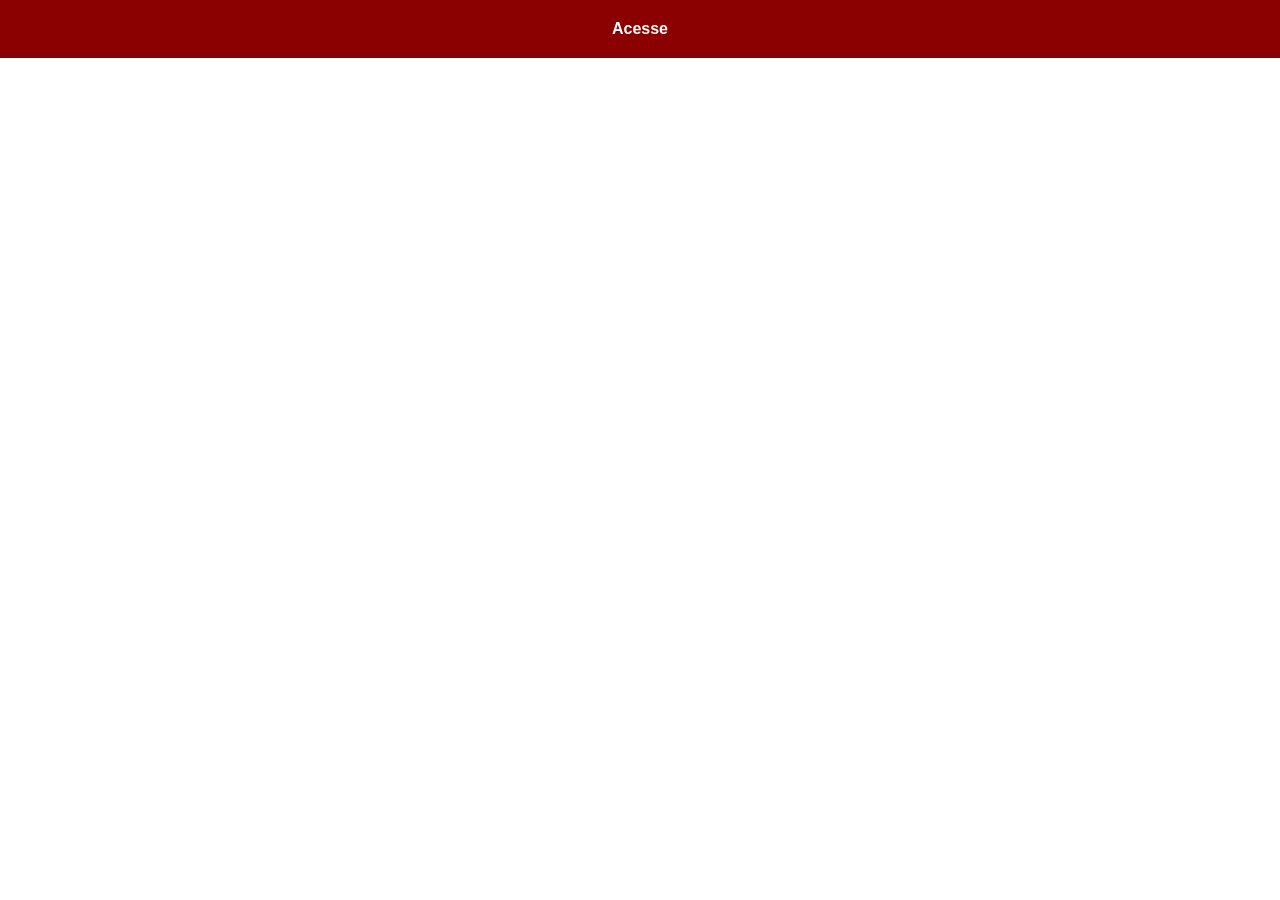
==== facebook.html @ 7cf33827 "update projeto social concluído,falta apenas retirar as contas do guanabara." ====
<!DOCTYPE html>
<html lang="pt-br">
<head>
    <meta charset="UTF-8">
    <meta name="viewport" content="width=device-width, initial-scale=1.0">
    <title>facebook</title>
    <link rel="stylesheet" href="social.css">
</head>
<body>
    <a href="https://www.facebook.com/" target="_blank">Acesse</a>
    
</body>
</html>
---- social.css ----
@charset "UTF-8";
      * {
        margin: 0px;
        padding: 0px;
        font-family: Arial, Helvetica, sans-serif;
      }
      

      img {
         width:100%;
      }

      a {
        display: block;
        background-color: darkred;
        color: white;
        padding: 20px;
        text-align: center;
        font-weight: bolder;
        text-decoration: none;
      }
   
      a:hover {
        text-decoration: underline;
      }
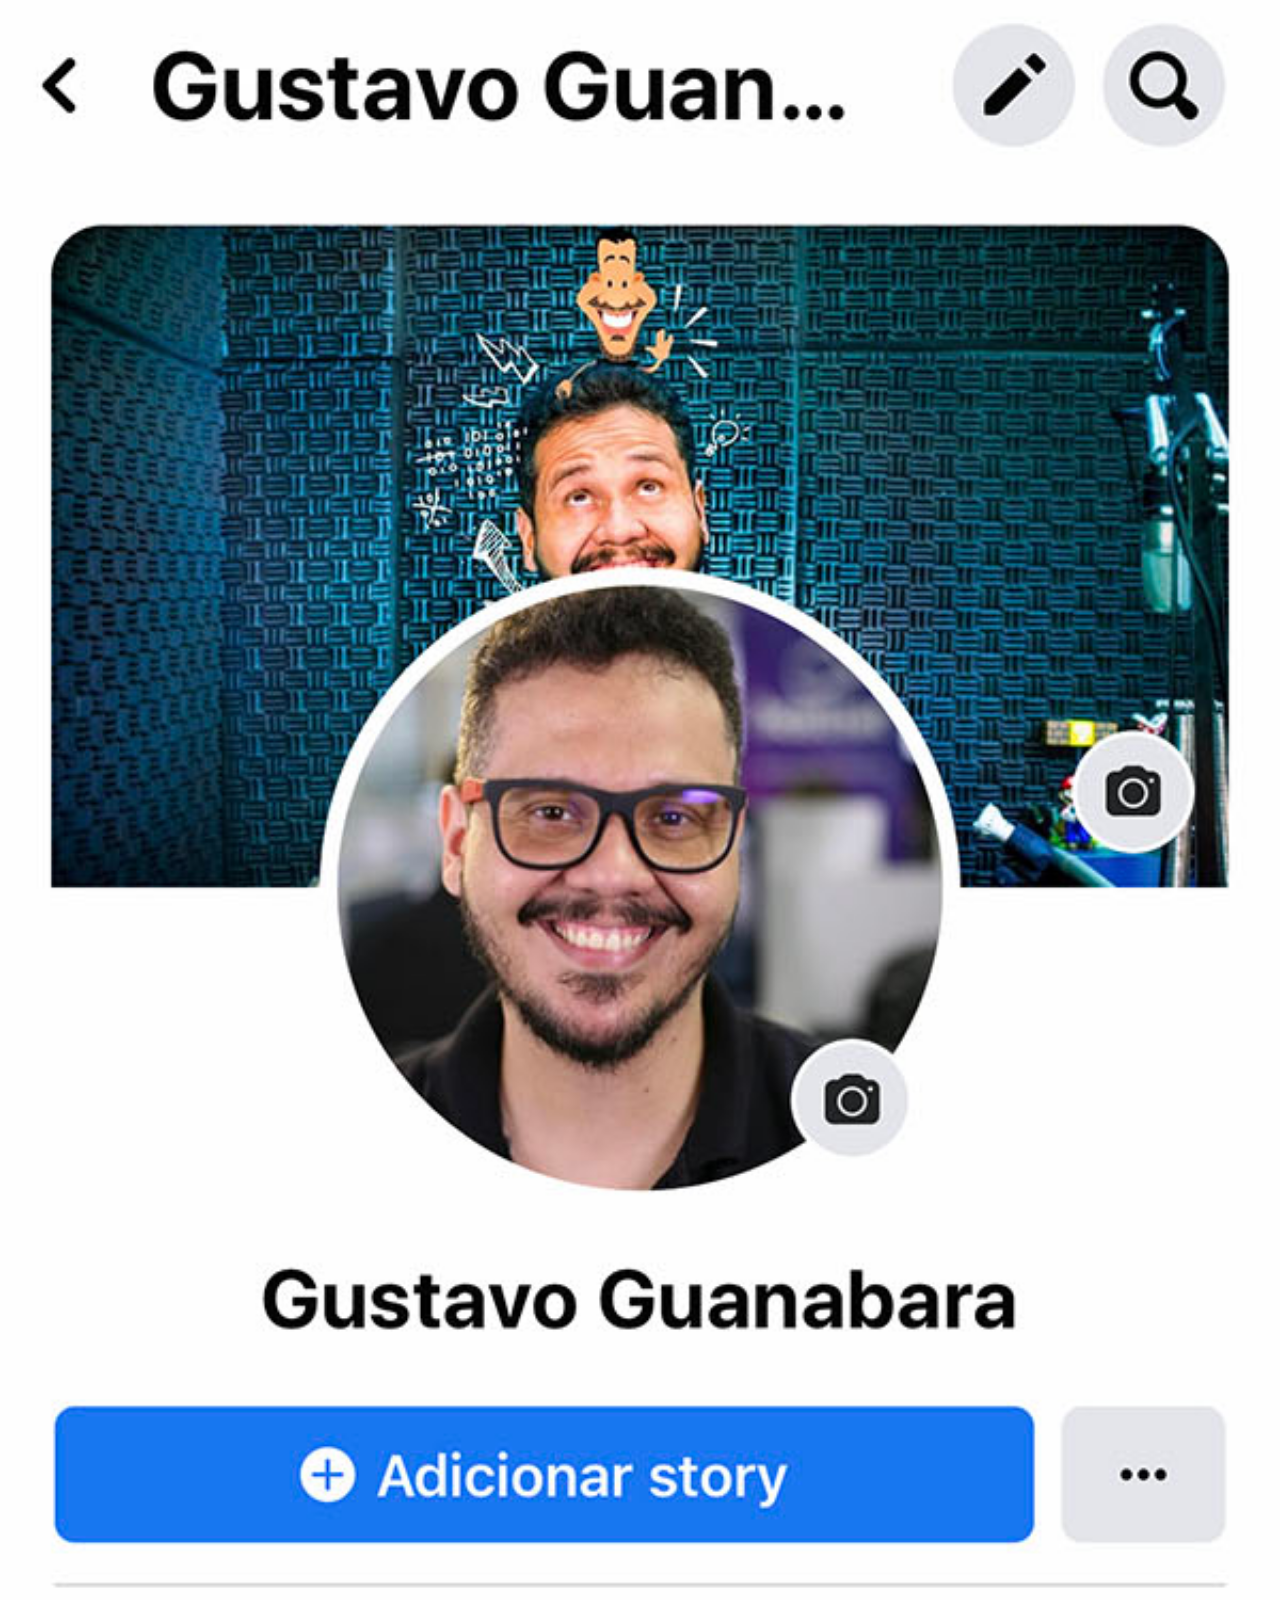
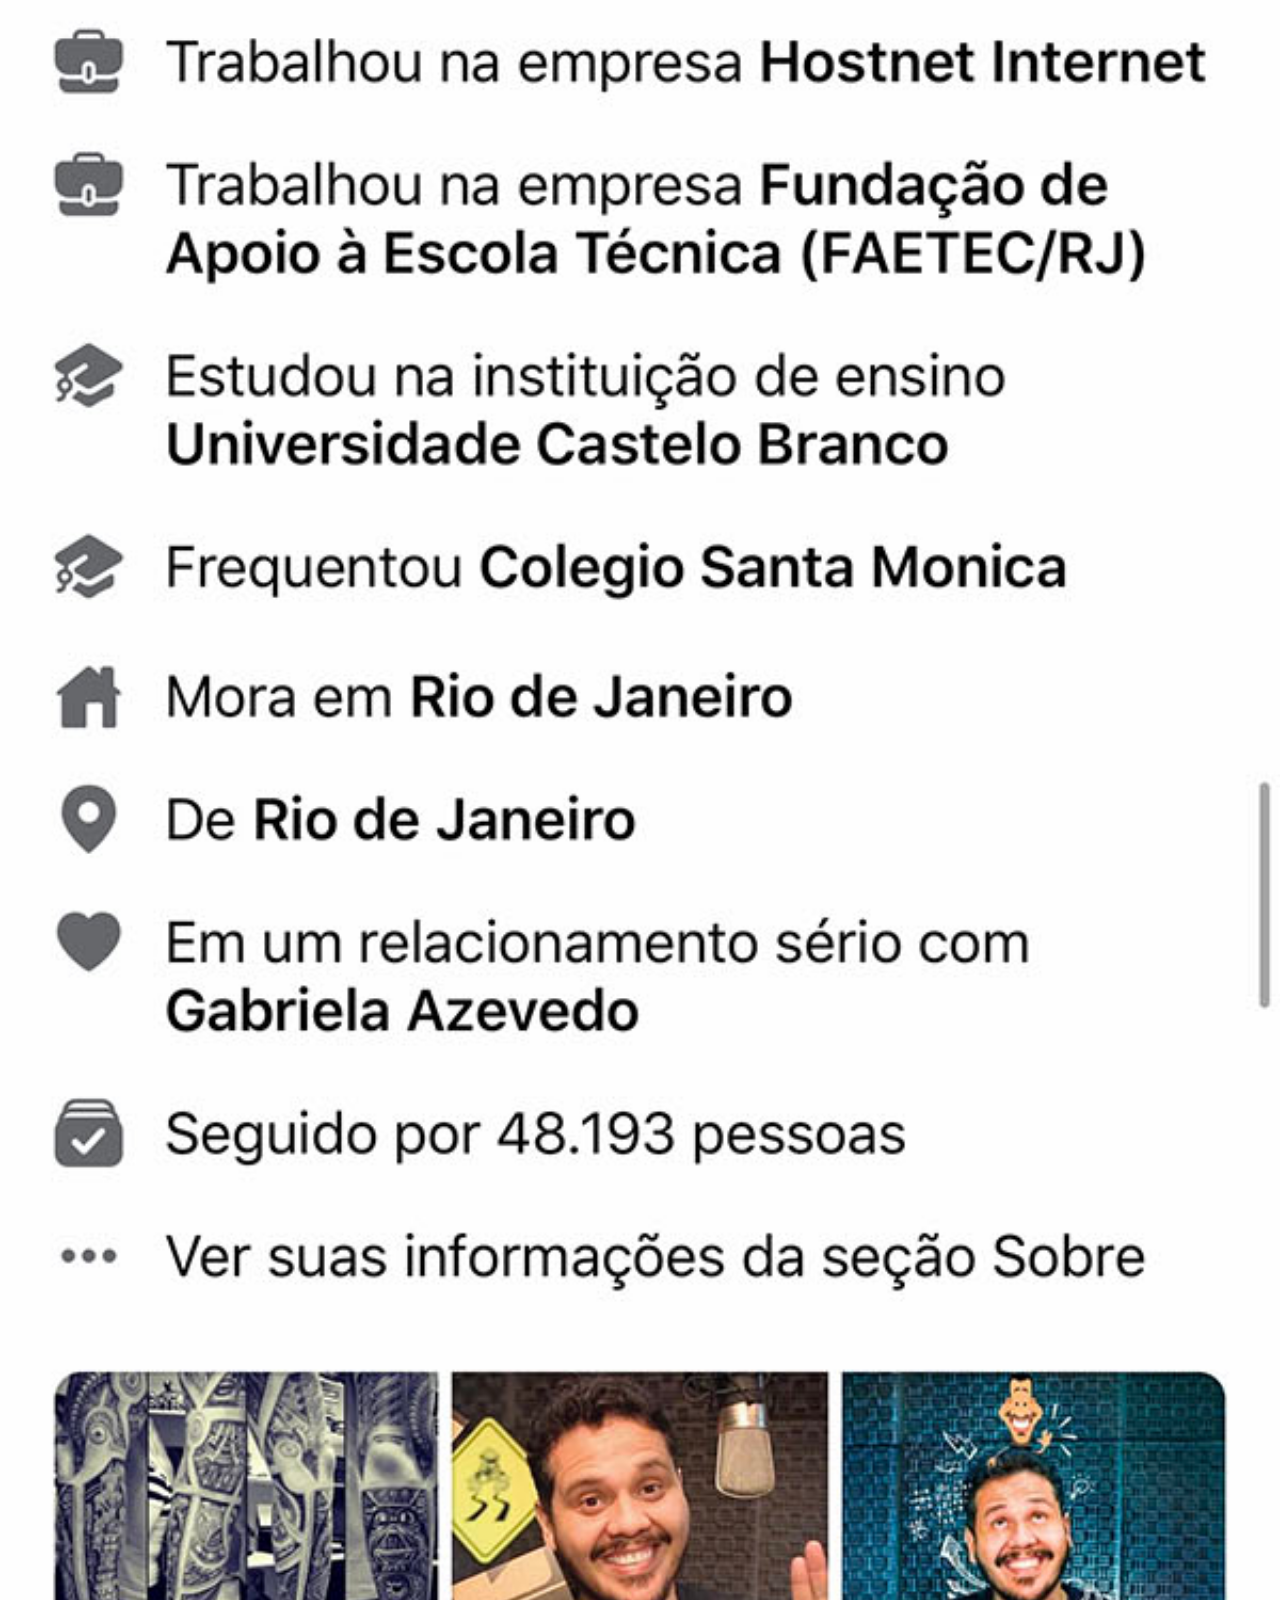
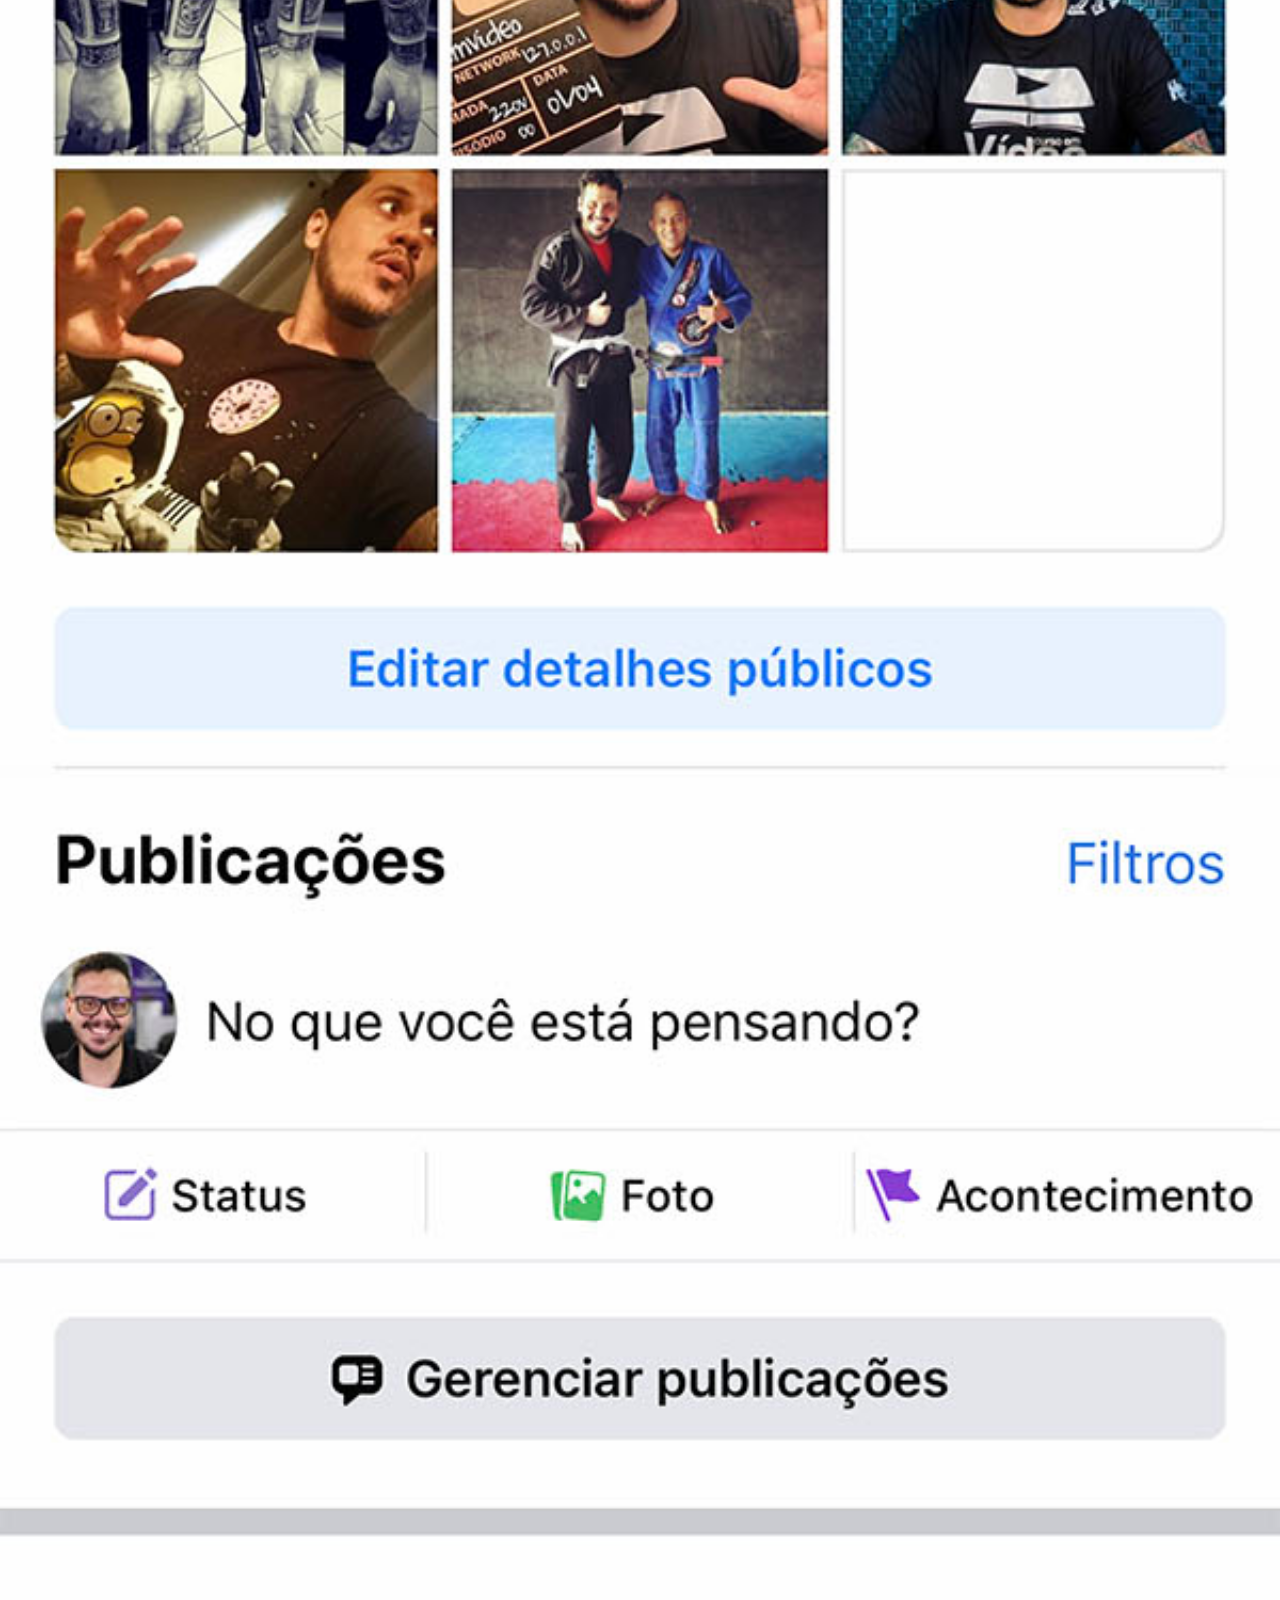
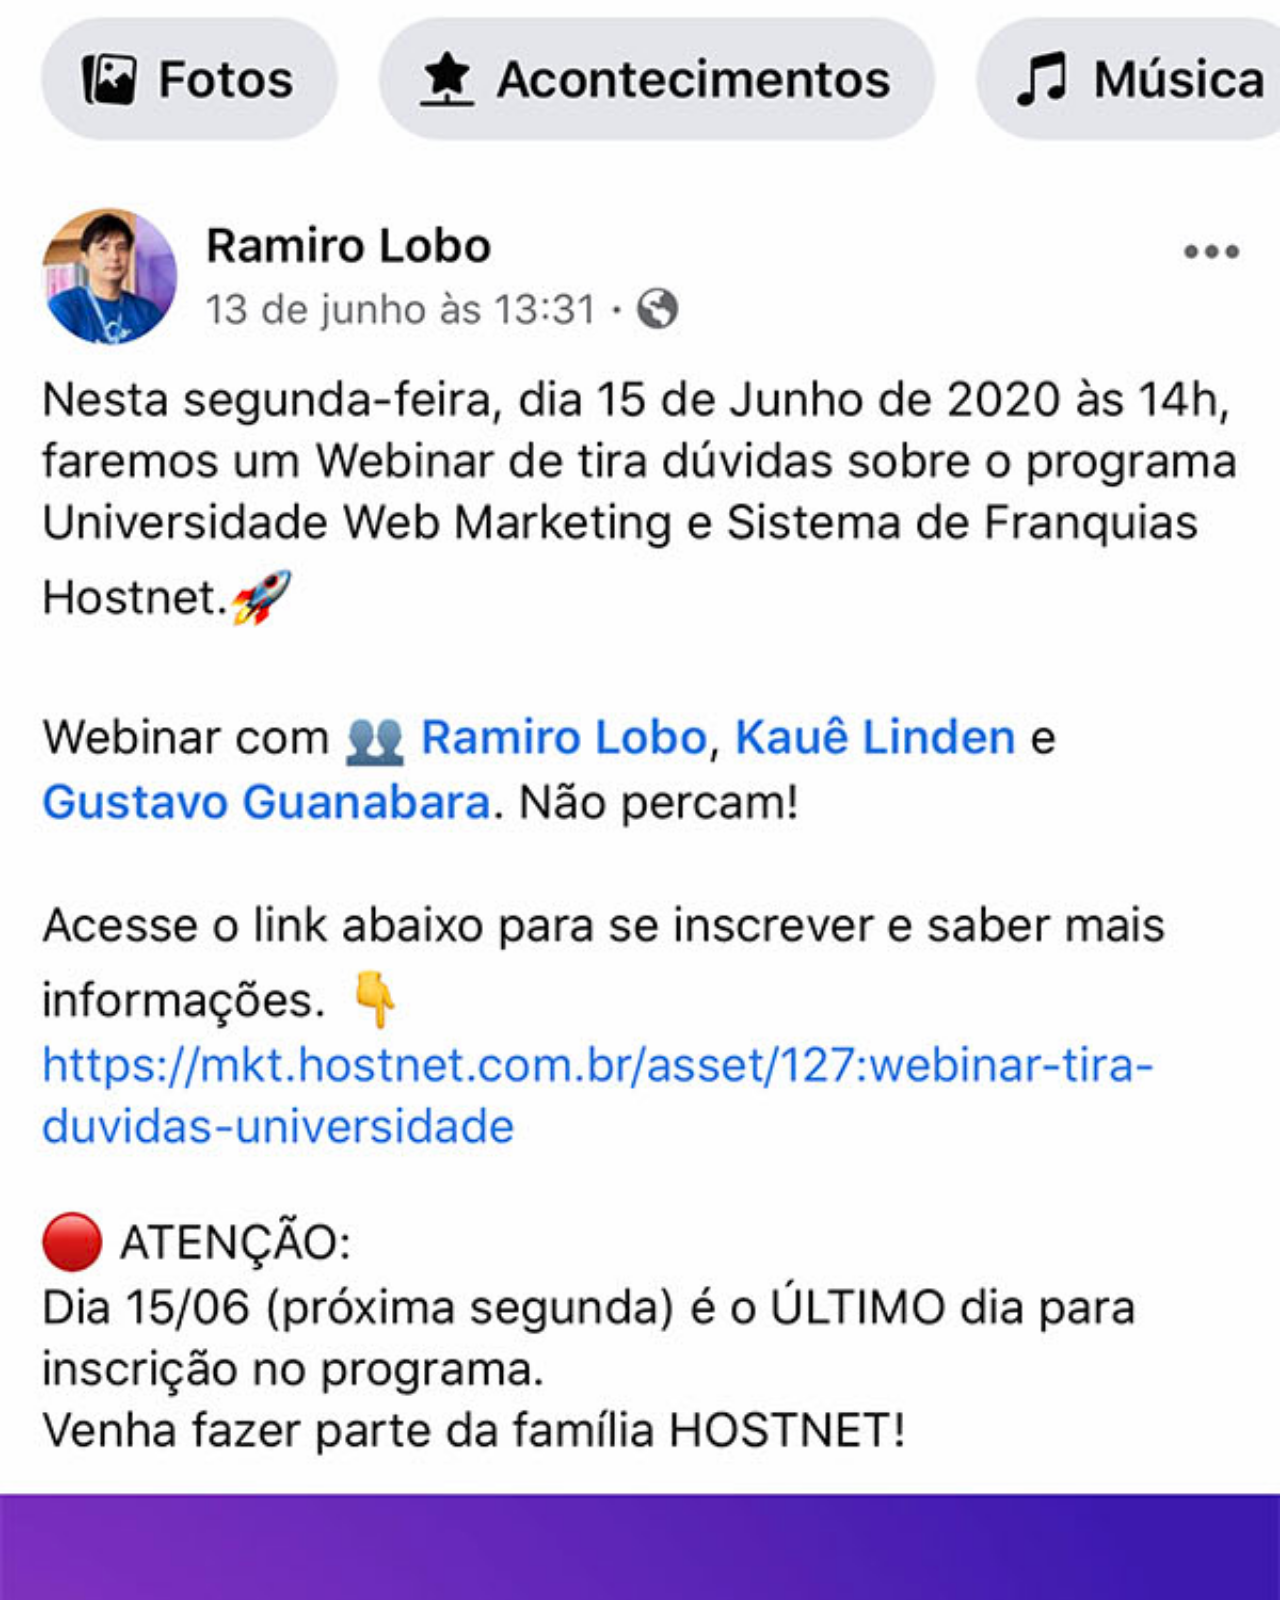
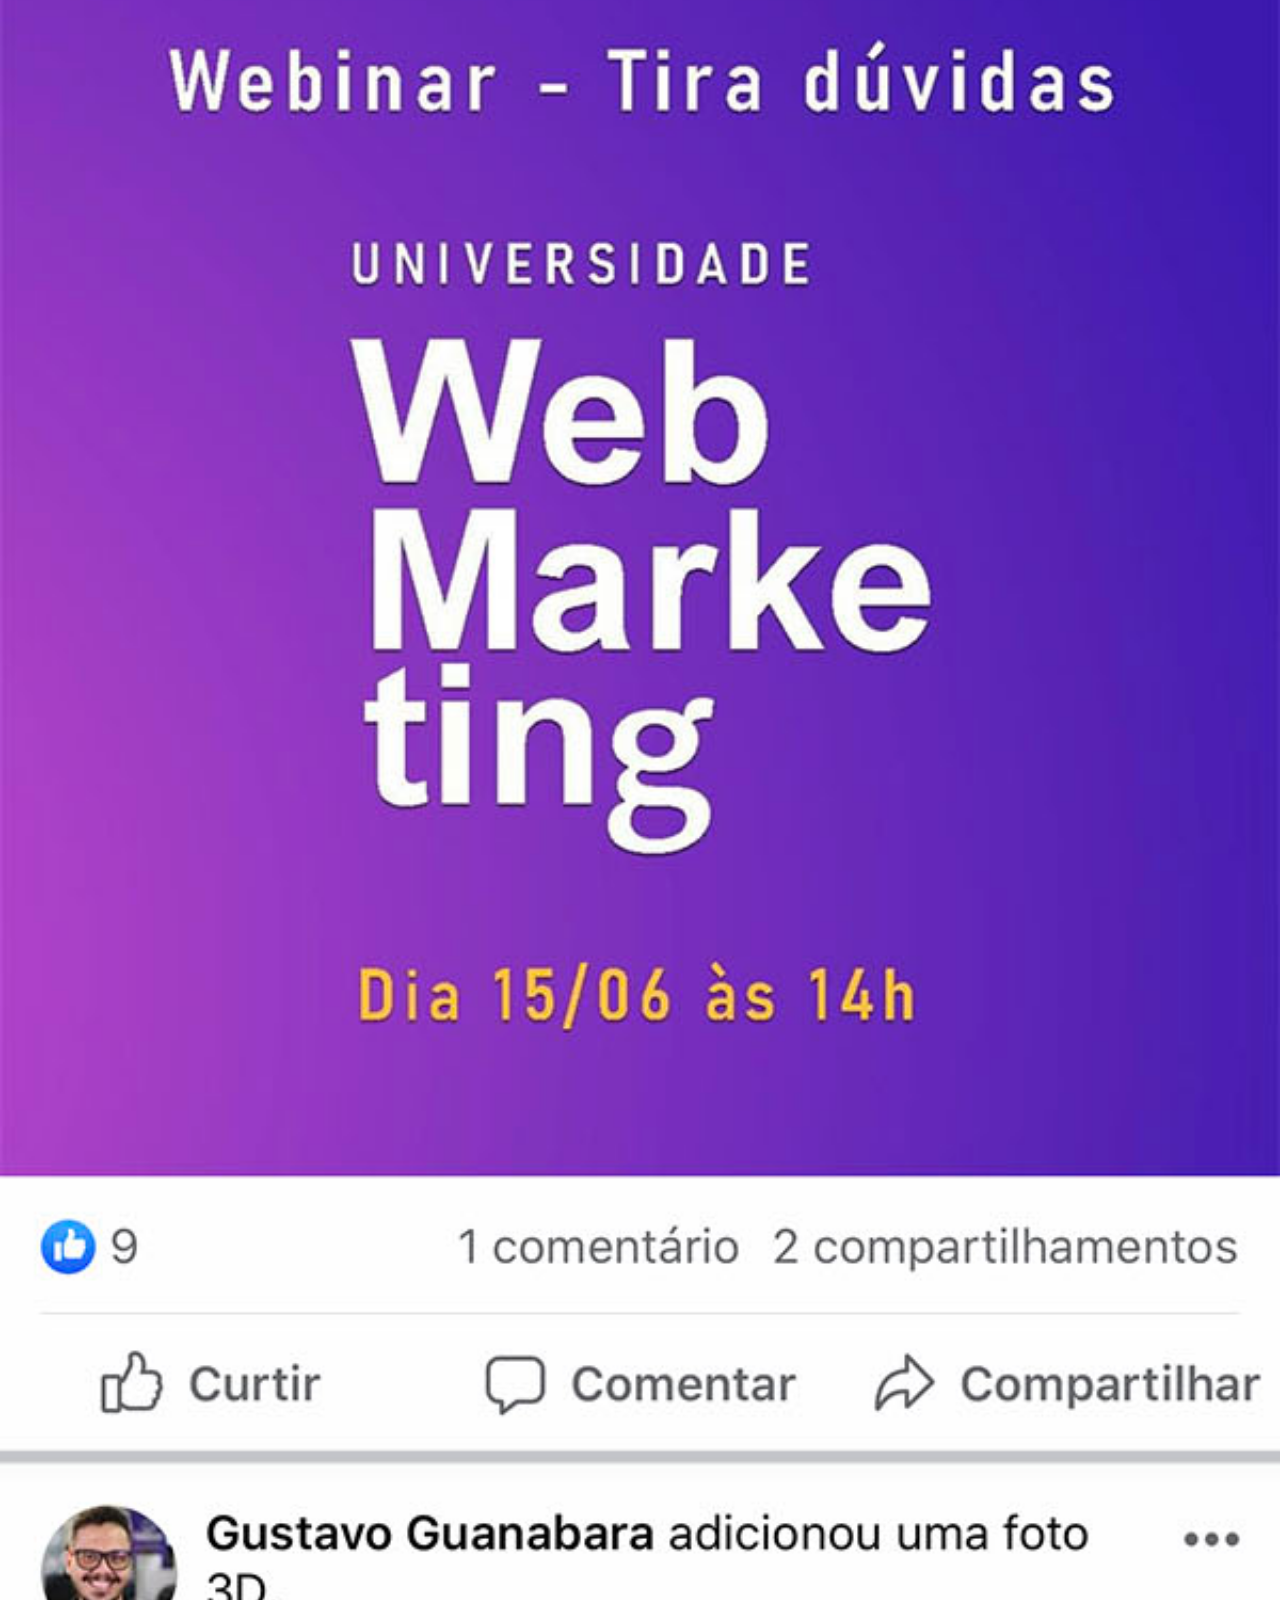
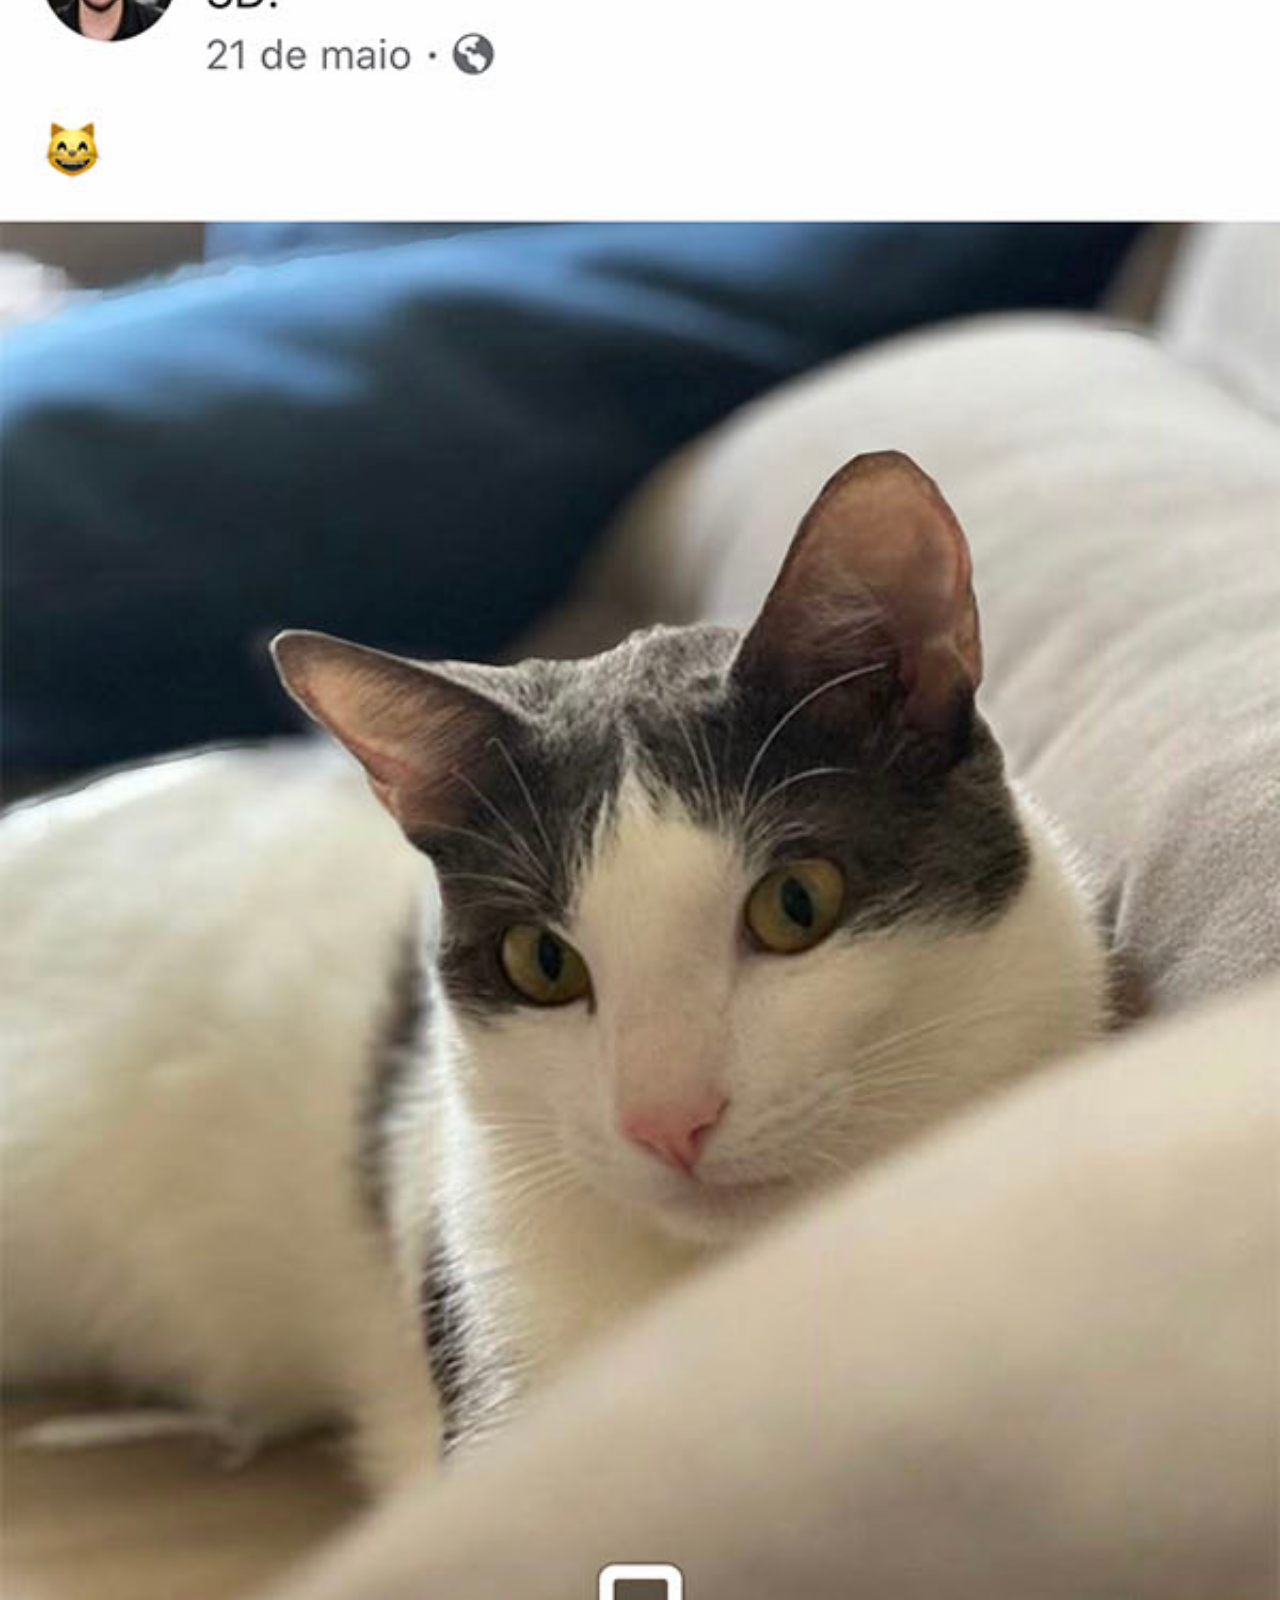
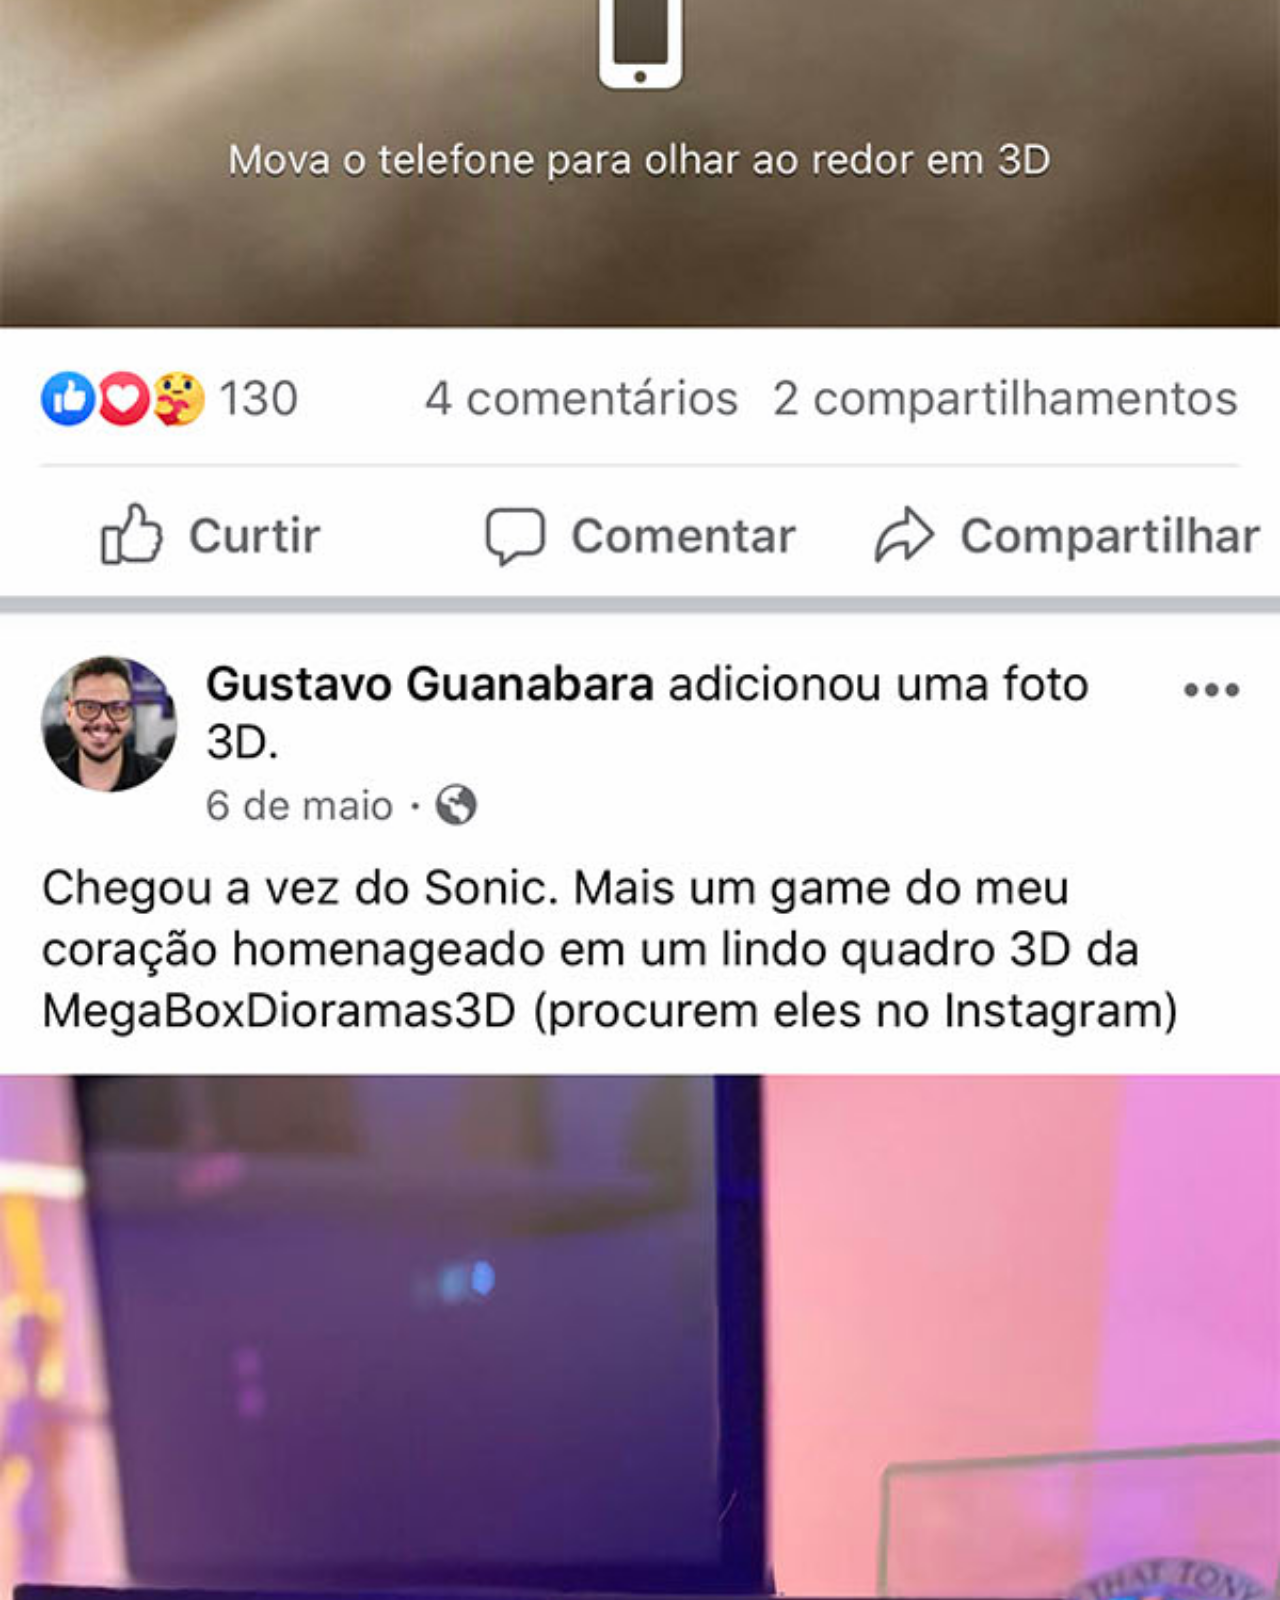
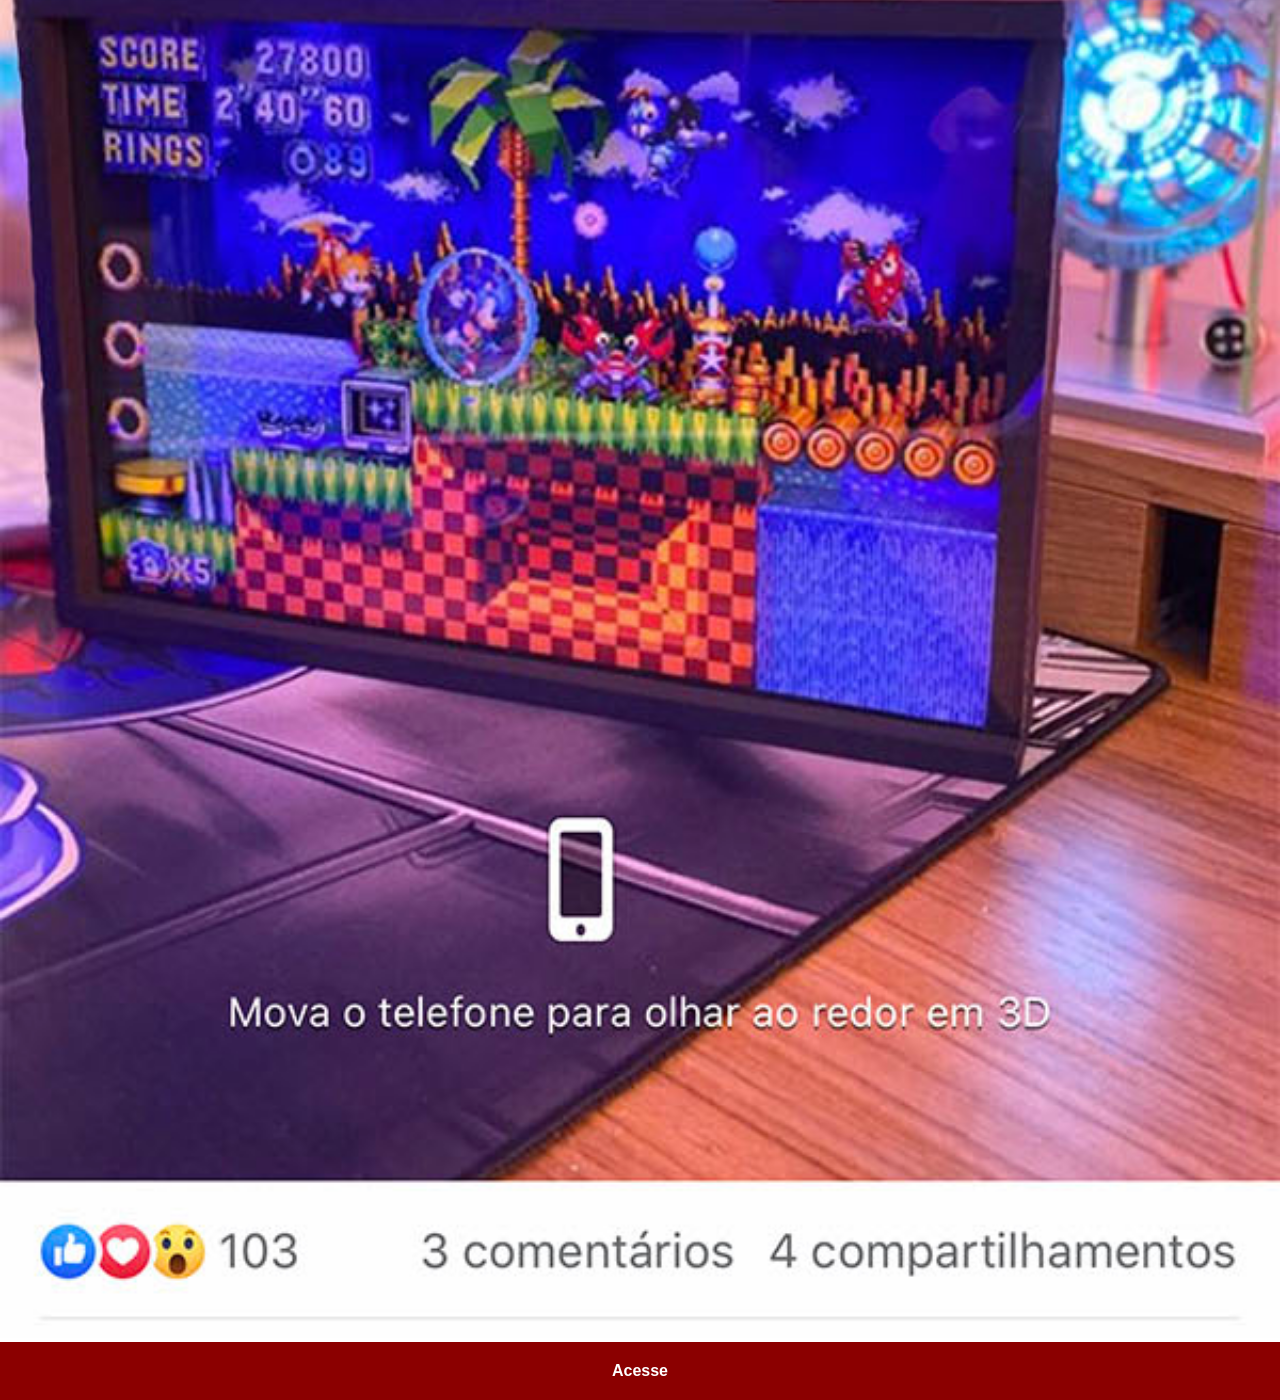
==== commit 56f7daab: "Update facebook.html" ====
--- a/facebook.html
+++ b/facebook.html
@@ -7,6 +7,7 @@
     <link rel="stylesheet" href="social.css">
 </head>
 <body>
+    <img src="imagens/tela-facebook.jpg" alt="facebook">
     <a href="https://www.facebook.com/" target="_blank">Acesse</a>
     
 </body>
